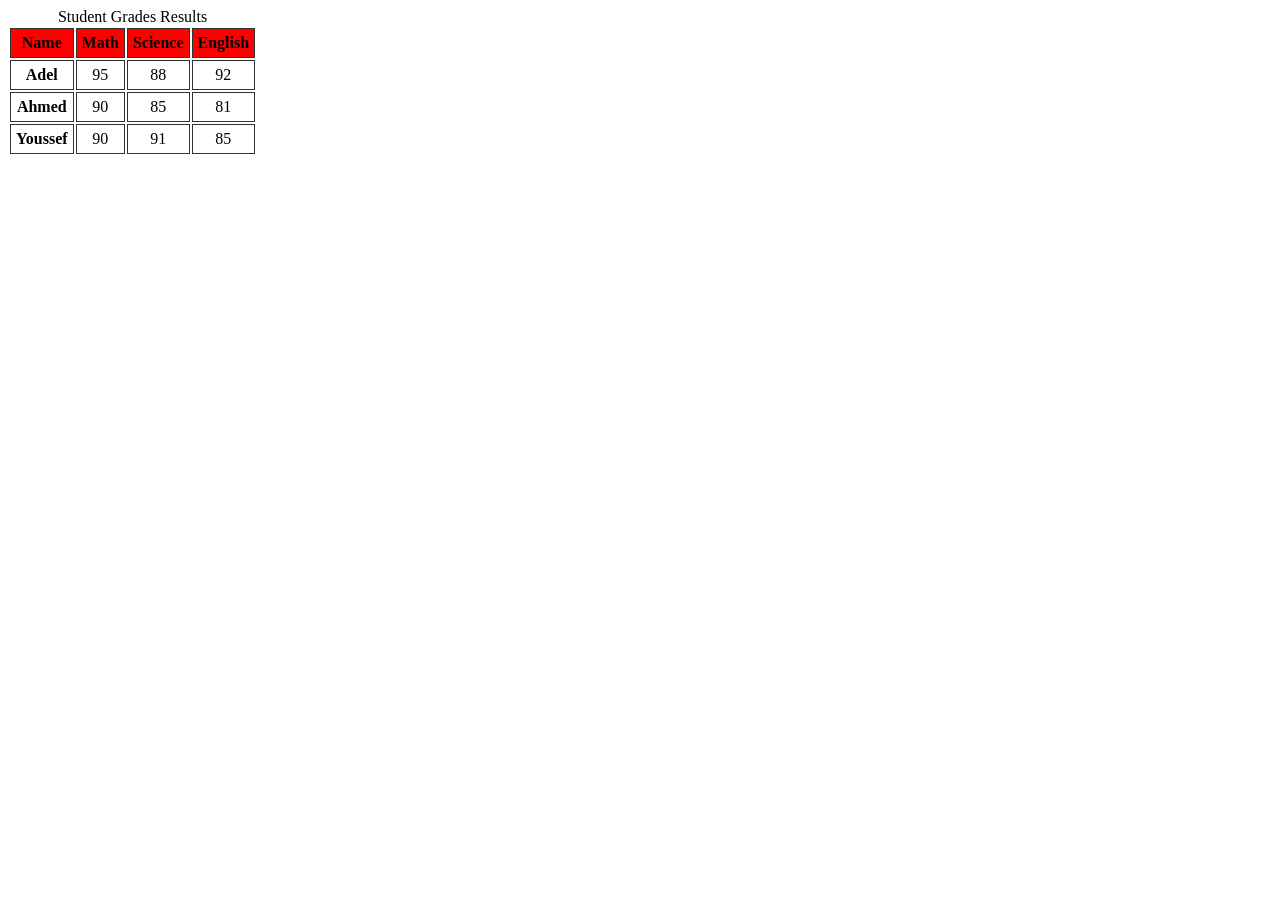
==== task2.html @ d97825b0 "Add all tasks from 1 to 6" ====
<!DOCTYPE html>
<html lang="en">
<head>
    <meta charset="UTF-8">
    <meta name="viewport" content="width=device-width, initial-scale=1.0">
    <title>Student Grades Table</title>

    <style>
        th, td 
        {
            border: 1px solid #333; 
            padding: 5px; 
            text-align: center;
        }

        thead
        {
            background-color: red;
        }


    </style>

</head>
<body>

    <table>
        <caption>Student Grades Results</caption>
        <thead>
            <tr>
                <th>Name</th>
                <th>Math</th>
                <th>Science</th>
                <th>English</th>
            </tr>
        </thead>
        <tbody>
            <tr>
                <th>Adel</th>
                <td>95</td>
                <td>88</td>
                <td>92</td>
            </tr>
            <tr>
                <th>Ahmed</th>
                <td>90</td>
                <td>85</td>
                <td>81</td>
            </tr>
            <tr>
                <th>Youssef</th>
                <td>90</td>
                <td>91</td>
                <td>85</td>
            </tr>
        </tbody>
    </table>
</body>
</html>
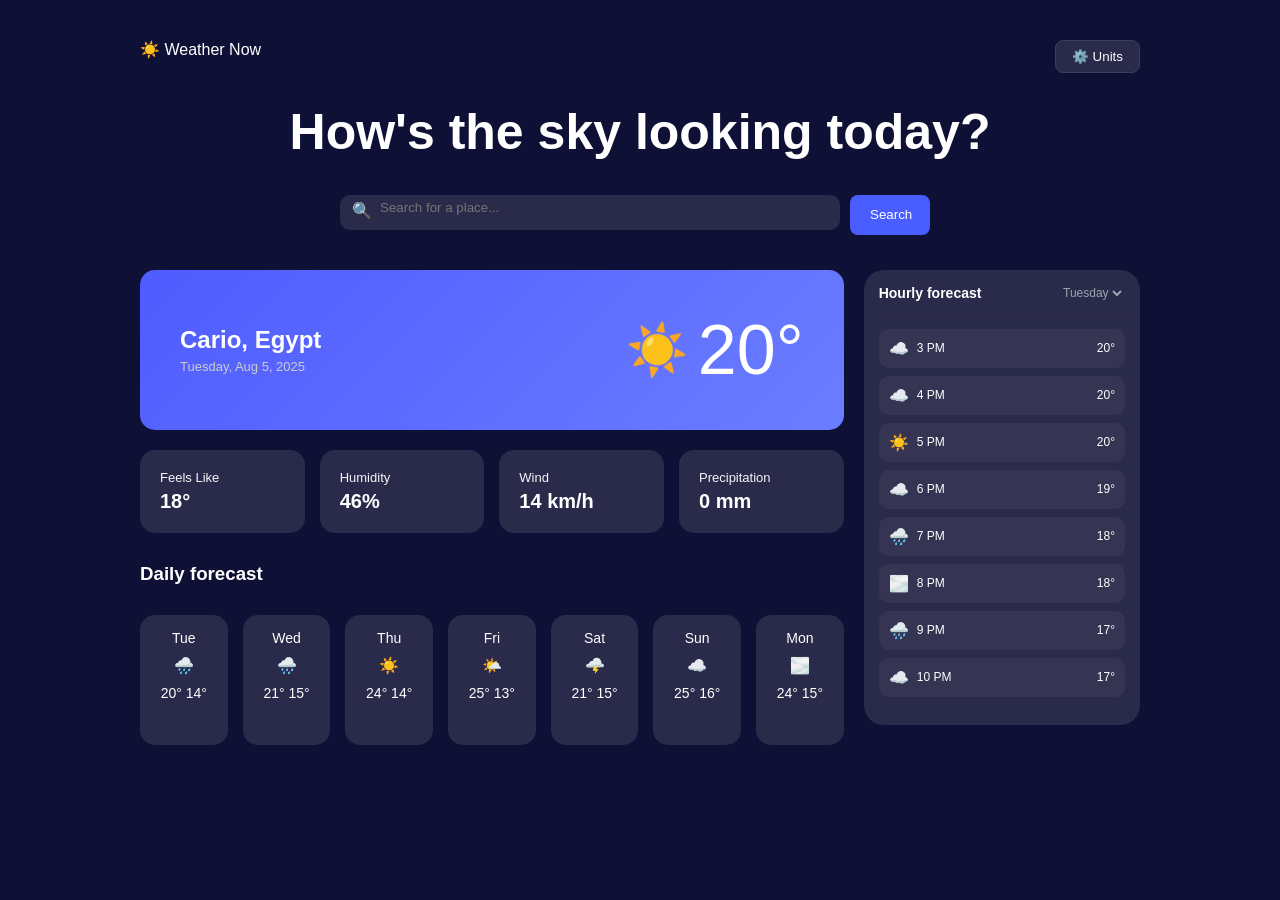
==== commit 91913f0d: "Add files via upload" ====
--- a/task2.html
+++ b/task2.html
@@ -1,59 +1,122 @@
-<!DOCTYPE html>
-<html lang="en">
-<head>
-    <meta charset="UTF-8">
-    <meta name="viewport" content="width=device-width, initial-scale=1.0">
-    <title>Student Grades Table</title>
-
-    <style>
-        th, td 
-        {
-            border: 1px solid #333; 
-            padding: 5px; 
-            text-align: center;
-        }
-
-        thead
-        {
-            background-color: red;
-        }
-
-
-    </style>
-
-</head>
-<body>
-
-    <table>
-        <caption>Student Grades Results</caption>
-        <thead>
-            <tr>
-                <th>Name</th>
-                <th>Math</th>
-                <th>Science</th>
-                <th>English</th>
-            </tr>
-        </thead>
-        <tbody>
-            <tr>
-                <th>Adel</th>
-                <td>95</td>
-                <td>88</td>
-                <td>92</td>
-            </tr>
-            <tr>
-                <th>Ahmed</th>
-                <td>90</td>
-                <td>85</td>
-                <td>81</td>
-            </tr>
-            <tr>
-                <th>Youssef</th>
-                <td>90</td>
-                <td>91</td>
-                <td>85</td>
-            </tr>
-        </tbody>
-    </table>
-</body>
-</html>+<!doctype html>
+<html lang="en" dir="ltr">
+  <head>
+    <meta charset="UTF-8" />
+    <meta name="viewport" content="width=device-width, initial-scale=1.0" />
+    <title>Weather Now</title>
+    <link rel="stylesheet" href="task2.css" />
+  </head>
+  <body>
+    <div class="container">
+      <header class="navbar">
+        <div class="logo">☀️ Weather Now</div>
+        <button class="units-btn">⚙️ Units</button>
+      </header>
+
+      <main>
+        <h1>How's the sky looking today?</h1>
+        <div class="flex5">
+          <div class="search-container">
+            <span class="search-icon">🔍</span>
+            <input type="search" placeholder="Search for a place..." />
+          </div>
+          <button class="search-btn">Search</button>
+        </div>
+
+        <div class="layout-grid">
+          <div class="content-left">
+            <div class="main-weather-card">
+              <div class="city-details">
+                <h2>Cario, Egypt</h2>
+                <p>Tuesday, Aug 5, 2025</p>
+              </div>
+
+              <div class="temp-box">
+                <span class="weather-icon">☀️</span>
+                <span class="temp-number">20°</span>
+              </div>
+            </div>
+
+            <div class="stats-container">
+              <div class="stat-box">
+                <span>Feels Like</span><strong>18°</strong>
+              </div>
+              <div class="stat-box">
+                <span>Humidity</span><strong>46%</strong>
+              </div>
+              <div class="stat-box">
+                <span>Wind</span><strong>14 km/h</strong>
+              </div>
+              <div class="stat-box">
+                <span>Precipitation</span><strong>0 mm</strong>
+              </div>
+            </div>
+
+            <section class="daily-section">
+              <h3>Daily forecast</h3>
+              <div class="daily-grid">
+                <div class="day-card">
+                  <span>Tue</span>🌧️<span>20° 14°</span>
+                </div>
+                <div class="day-card">
+                  <span>Wed</span>🌧️<span>21° 15°</span>
+                </div>
+                <div class="day-card">
+                  <span>Thu</span>☀️<span>24° 14°</span>
+                </div>
+                <div class="day-card">
+                  <span>Fri</span>🌤️<span>25° 13°</span>
+                </div>
+                <div class="day-card">
+                  <span>Sat</span>🌩️<span>21° 15°</span>
+                </div>
+                <div class="day-card">
+                  <span>Sun</span>☁️<span>25° 16°</span>
+                </div>
+                <div class="day-card">
+                  <span>Mon</span>🌫️<span>24° 15°</span>
+                </div>
+              </div>
+            </section>
+          </div>
+
+          <aside class="hourly-sidebar">
+            <div class="sidebar-header">
+              <span>Hourly forecast</span>
+              <select>
+                <option>Tuesday</option>
+                <option>sunday</option>
+              </select>
+            </div>
+            <div class="hourly-list">
+              <div class="hour-item">
+                <span>☁️</span><span>3 PM</span><span>20°</span>
+              </div>
+              <div class="hour-item">
+                <span>☁️</span><span>4 PM</span><span>20°</span>
+              </div>
+              <div class="hour-item">
+                <span>☀️</span><span>5 PM</span><span>20°</span>
+              </div>
+              <div class="hour-item">
+                <span>☁️</span><span>6 PM</span><span>19°</span>
+              </div>
+              <div class="hour-item">
+                <span>🌧️</span><span>7 PM</span><span>18°</span>
+              </div>
+              <div class="hour-item">
+                <span>🌫️</span><span>8 PM</span><span>18°</span>
+              </div>
+              <div class="hour-item">
+                <span>🌧️</span><span>9 PM</span><span>17°</span>
+              </div>
+              <div class="hour-item">
+                <span>☁️</span><span>10 PM</span><span>17°</span>
+              </div>
+            </div>
+          </aside>
+        </div>
+      </main>
+    </div>
+  </body>
+</html>
--- a/task2.css
+++ b/task2.css
@@ -0,0 +1,239 @@
+body {
+    background-color: #0f1035; 
+    color: #ffffff;
+    font-family: Arial, sans-serif;
+    margin: 0;
+    padding: 40px;
+    display: flex;
+    justify-content: center;
+}
+
+.container {
+    width: 1000px;
+}
+
+
+.navbar {
+    display: flex;
+    justify-content: space-between;
+    margin-bottom: 30px;
+}
+
+.units-btn {
+    background: #2a2a4a;
+    color: white;
+    border: 1px solid #3d3d5c;
+    padding: 8px 16px;
+    border-radius: 8px;
+    cursor: pointer;
+}
+
+h1 {
+    margin-top: 30px;
+    text-align: center;
+    font-size: 50px;
+} 
+
+.search-container {
+    position: relative; 
+    width: 500px;
+    margin-bottom: 40px;
+    margin-right: 10px;
+    margin-left: 200px;
+}
+
+.search-container input {
+    width: 100%;
+    padding: 5px 5px 15px 40px;
+    background: #2a2a4a;
+    border: none;
+    border-radius: 10px;
+    color: white;
+
+}
+
+.search-icon {
+    position: absolute;
+    left: 12px;
+    top: 45%;
+    transform: translateY(-50%);
+    color: #9ca3af;
+}
+
+.search-btn {
+    transition: transform 0.5s ease;
+    background: #4a5dff;
+    color: white;
+    border: none;
+    padding: 8px 20px;
+    border-radius: 8px;
+    cursor: pointer;
+    width: 80px;
+    height: 40px;
+}
+.search-btn:hover{
+    transform: translateY(50%);
+}
+.flex5 {
+    display: flex;
+    gap: -5px;
+}
+
+.layout-grid {
+    display: flex; 
+    gap: 20px;
+}
+
+.content-left {
+    flex: 2; 
+}
+
+.main-weather-card {
+    position: relative;
+    background: linear-gradient(135deg, #4f5cff 0%, #6b7dff 100%);
+    padding: 40px;
+    border-radius: 15px;
+    display: flex;
+    justify-content: space-between;
+    align-items: center;
+    margin-bottom: 20px;
+    overflow: hidden;
+}
+
+.city-details {
+    font-size: 13px;
+}
+
+.city-details h2 {
+    margin: 0;
+    font-size: 24px;
+    margin-bottom: 5px;
+}
+
+.city-details p {
+    margin: 0;
+    color: #ccc;
+}
+
+.temp-box {
+    display: flex;
+    align-items: center;
+    gap: 10px;
+}
+
+.weather-icon {
+    font-size: 50px;
+}
+
+.temp-number {
+    font-size: 70px;
+}
+
+.stats-container {
+    display: flex;
+    gap: 15px;
+    margin-bottom: 30px;
+}
+
+.stat-box {
+    background: #2a2a4a;
+    padding: 20px;
+    border-radius: 15px;
+    flex: 1;
+    line-height: -100px;
+
+}
+
+.stat-box span {
+    color: #f4f6f9;
+    display: block;
+    font-size: 13px;
+    margin-bottom: 5px;
+}
+
+.stat-box strong {
+    font-size: 20px;
+    font-weight: bold;
+}
+
+.daily-grid {
+    display: flex;
+    gap: 15px;
+    margin-top: 30px;;
+}
+
+.day-card {
+    background: #2a2a4a;
+    padding: 15px;
+    border-radius: 15px;
+    flex: 1;
+    text-align: center;
+    display: flex;
+    flex-direction: column;
+    align-items: center;
+    gap: 10px;
+    height: 100px;
+}
+
+.day-card span {
+    display: block;
+    font-size: 14px;
+    color: #ffffff;
+}
+
+.hourly-sidebar {
+    flex: 0.7;
+    background: #2a2a4a;
+    padding: 15px;
+    border-radius: 20px;
+    height: 425px;
+}
+
+.sidebar-header {
+    display: flex;
+    justify-content: space-between;
+    align-items: center;
+    margin-bottom: 15px;
+    padding-bottom: 12px;
+    border-bottom: 1px solid rgba(123, 21, 21, 0.1);
+}
+
+.sidebar-header span {
+    font-size: 14px;
+    font-weight: bold;
+}
+
+.sidebar-header select {
+    background: transparent;
+    color: #9ca3af;
+    border: none;
+    cursor: pointer;
+    font-size: 12px;
+}
+
+.hour-item {
+    display: flex;
+    justify-content: space-between;
+    align-items: center;
+    padding: 10px;
+    background: rgba(255, 255, 255, 0.05);
+    border-radius: 10px;
+    margin-bottom: 8px;
+    gap: 8px;
+}
+
+.hour-item span:first-child {
+    font-size: 16px;
+}
+
+.hour-item span:nth-child(2) {
+    flex: 1;
+    font-size: 12px;
+    color: #ffffff;
+}
+
+.hour-item span:last-child {
+    font-size: 12px;
+    color: #ffffff;
+    margin-left: auto;
+}
